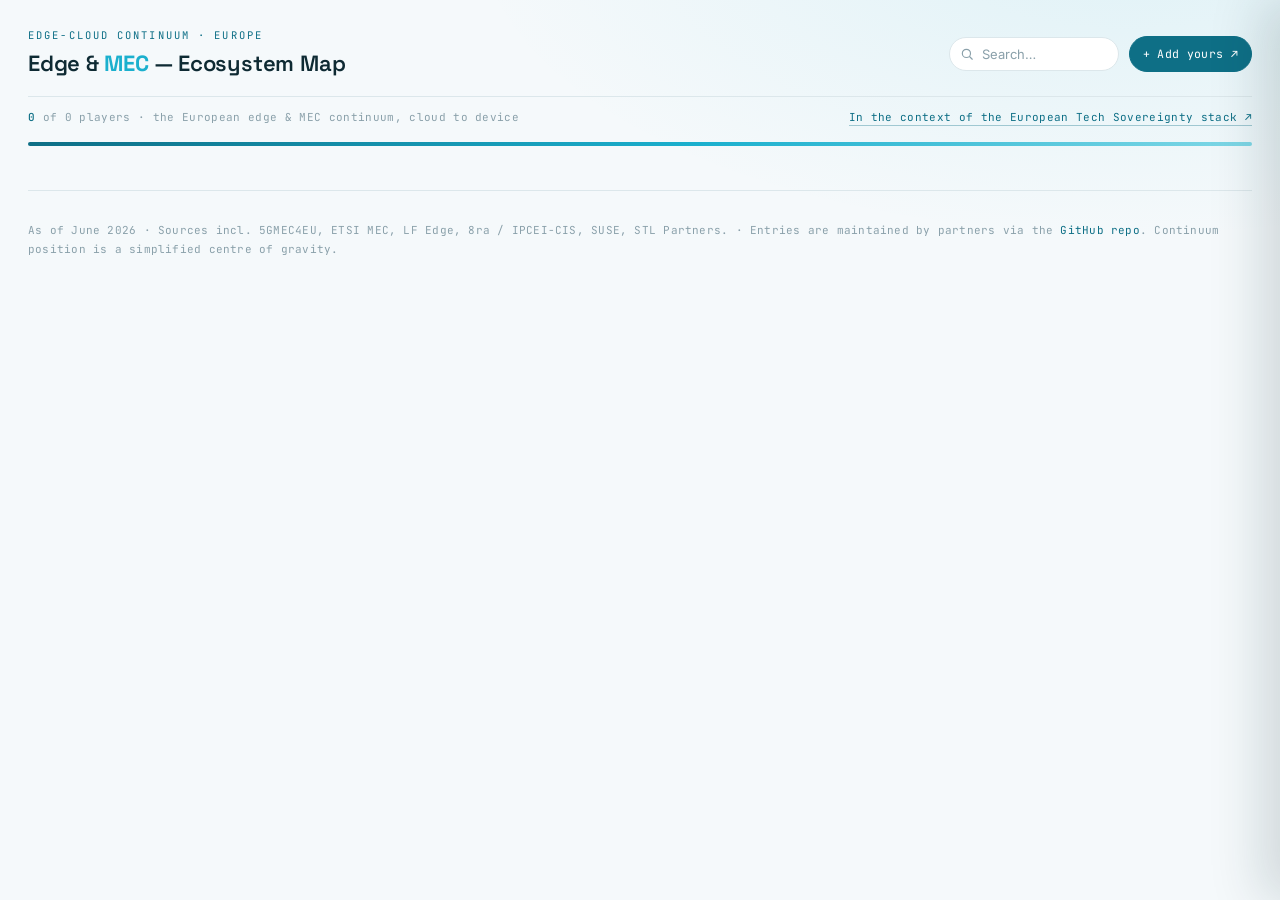
==== index.template.html @ cd119554 "Add files via upload" ====
<!DOCTYPE html>
<html lang="en">
<head>
<meta charset="UTF-8">
<meta name="viewport" content="width=device-width, initial-scale=1.0">
<title>Edge & MEC Ecosystem Map — Europe</title>
<link rel="preconnect" href="https://fonts.googleapis.com">
<link rel="preconnect" href="https://fonts.gstatic.com" crossorigin>
<link href="https://fonts.googleapis.com/css2?family=Space+Grotesk:wght@500;600;700&family=Inter:wght@400;500;600&family=JetBrains+Mono:wght@400;500;700&display=swap" rel="stylesheet">
<style>
  :root{
    --bg:#F5F9FB;--surface:#FFFFFF;--surface-2:#EAF2F5;
    --txt:#0E2A33;--txt-dim:#557080;--txt-faint:#8AA0AA;
    --line:#DCE7EB;--brand:#1BB0CE;--brand-deep:#0E6F86;
    --shadow:rgba(14,42,51,.10);
  }
  *{box-sizing:border-box;margin:0;padding:0}
  html{-webkit-text-size-adjust:100%}
  body{
    background:
      radial-gradient(1100px 520px at 88% -8%, rgba(27,176,206,.10), transparent 60%),
      var(--bg);
    color:var(--txt);font-family:"Inter",system-ui,sans-serif;line-height:1.5;
    -webkit-font-smoothing:antialiased;min-height:100vh;
  }
  .wrap{max-width:1320px;margin:0 auto;padding:clamp(14px,2.5vw,28px)}

  /* ---------- TOOLBAR ---------- */
  .bar{display:flex;flex-wrap:wrap;align-items:center;gap:12px 18px;padding-bottom:16px;border-bottom:1px solid var(--line)}
  .brand{display:flex;flex-direction:column;gap:3px;margin-right:auto}
  .brand .kick{font-family:"JetBrains Mono",monospace;font-size:10.5px;letter-spacing:.2em;text-transform:uppercase;color:var(--brand-deep)}
  .brand h1{font-family:"Space Grotesk",sans-serif;font-weight:600;font-size:clamp(16px,2.4vw,22px);letter-spacing:-.01em;color:var(--txt)}
  .brand h1 b{color:var(--brand);font-weight:700}

  .filters{display:flex;flex-wrap:wrap;gap:7px}
  .chip{
    font-size:12.5px;font-weight:500;color:var(--txt-dim);background:var(--surface);
    border:1px solid var(--line);border-radius:999px;padding:6px 12px;cursor:pointer;
    display:flex;align-items:center;gap:7px;transition:color .18s,border-color .18s,background .18s;
  }
  .chip .dot{width:8px;height:8px;border-radius:50%;background:var(--cdot,var(--txt-faint));transition:transform .18s}
  .chip:hover{color:var(--txt);border-color:var(--txt-faint)}
  .chip[aria-pressed="true"]{color:#fff;background:var(--brand);border-color:var(--brand);font-weight:600}
  .chip[aria-pressed="true"] .dot{background:#fff;transform:scale(1.2)}
  .chip:focus-visible{outline:2px solid var(--brand);outline-offset:2px}

  .tools{display:flex;align-items:center;gap:10px}
  .search{position:relative;display:flex;align-items:center}
  .search svg{position:absolute;left:11px;width:14px;height:14px;stroke:var(--txt-faint);pointer-events:none}
  .search input{
    font-family:"Inter",sans-serif;font-size:13px;color:var(--txt);background:var(--surface);
    border:1px solid var(--line);border-radius:999px;padding:8px 13px 8px 32px;width:170px;max-width:46vw;transition:border-color .18s,width .18s;
  }
  .search input::placeholder{color:var(--txt-faint)}
  .search input:focus{outline:none;border-color:var(--brand);width:200px}
  .gh{
    font-family:"JetBrains Mono",monospace;font-size:11.5px;letter-spacing:.03em;color:#fff;background:var(--brand-deep);
    text-decoration:none;border:1px solid var(--brand-deep);border-radius:999px;padding:8px 13px;white-space:nowrap;transition:background .18s}
  .gh:hover{background:var(--brand)}
  .gh:focus-visible{outline:2px solid var(--brand);outline-offset:2px}

  .subbar{display:flex;flex-wrap:wrap;justify-content:space-between;gap:8px;align-items:center;margin-top:12px;
    font-family:"JetBrains Mono",monospace;font-size:11px;letter-spacing:.03em;color:var(--txt-faint)}
  .subbar b{color:var(--brand-deep);font-weight:500}
  .ctx{color:var(--brand-deep);text-decoration:none;border-bottom:1px solid rgba(14,111,134,.35)}
  .ctx:hover{border-color:var(--brand-deep)}

  /* ---------- CONTINUUM ---------- */
  .spine{margin-top:16px;height:4px;border-radius:4px;position:relative;overflow:hidden;
    background:linear-gradient(90deg,var(--brand-deep) 0%,var(--brand) 55%,#7FD7E6 100%)}
  .spine::after{content:"";position:absolute;top:0;left:-30%;width:30%;height:100%;
    background:linear-gradient(90deg,transparent,rgba(255,255,255,.85),transparent);animation:flow 4.4s linear infinite}
  @keyframes flow{to{left:130%}}

  .grid{display:grid;grid-template-columns:repeat(4,1fr);gap:16px;margin-top:6px}
  .col-head{padding:14px 2px 6px}
  .col-head .n{font-family:"JetBrains Mono",monospace;font-size:11px;color:var(--brand);letter-spacing:.1em;font-weight:700}
  .col-title{display:flex;align-items:flex-start;justify-content:space-between;gap:8px;margin-top:4px}
  .col-head h3{font-family:"Space Grotesk",sans-serif;font-weight:600;font-size:15px;color:var(--txt);line-height:1.2}
  .col-head p{font-size:11.5px;color:var(--txt-dim);margin-top:3px;line-height:1.35}
  .info{flex:none;width:20px;height:20px;border-radius:50%;border:1px solid var(--line);background:var(--surface);
    color:var(--txt-faint);font-size:11px;font-weight:700;cursor:pointer;line-height:1;font-family:"JetBrains Mono",monospace;
    display:flex;align-items:center;justify-content:center;transition:.16s}
  .info:hover{color:var(--brand);border-color:var(--brand)}
  .info:focus-visible{outline:2px solid var(--brand);outline-offset:2px}
  .col-explain{font-size:12px;color:var(--txt-dim);line-height:1.5;max-height:0;overflow:hidden;opacity:0;
    transition:max-height .26s ease,opacity .2s,margin-top .2s;border-left:2px solid var(--brand);padding-left:0}
  .col-explain.open{max-height:300px;opacity:1;margin-top:10px;padding-left:10px}
  .col-body{display:flex;flex-direction:column;gap:9px;min-height:30px;margin-top:10px}
  .empty{font-family:"JetBrains Mono",monospace;font-size:11px;color:var(--txt-faint);padding:6px 2px;opacity:.6}

  /* ---------- CARD ---------- */
  .card{position:relative;text-align:left;width:100%;cursor:pointer;background:var(--surface);
    border:1px solid var(--line);border-left:3px solid var(--cdot,var(--line));border-radius:10px;padding:11px 12px;
    transition:transform .16s,box-shadow .16s,border-color .16s,opacity .2s;display:flex;flex-direction:column;gap:5px}
  .card:hover{transform:translateY(-2px);box-shadow:0 8px 22px var(--shadow);border-color:var(--cdot)}
  .card:focus-visible{outline:2px solid var(--brand);outline-offset:2px}
  .card .name{font-family:"Space Grotesk",sans-serif;font-weight:600;font-size:13.5px;color:var(--txt);line-height:1.2;overflow-wrap:anywhere}
  .card .tag{font-family:"JetBrains Mono",monospace;font-size:10px;letter-spacing:.02em;color:var(--cdot);text-transform:uppercase;filter:brightness(.9);overflow-wrap:anywhere}
  body.filtering .card{opacity:.22;filter:grayscale(.55)}
  body.filtering .card.match{opacity:1;filter:none}
  .card.gone{display:none}
  .card .tip{position:absolute;left:12px;right:12px;bottom:calc(100% + 8px);background:var(--txt);border-radius:8px;
    padding:9px 11px;font-size:12px;color:#EAF6F9;line-height:1.4;box-shadow:0 12px 30px rgba(14,42,51,.28);
    opacity:0;visibility:hidden;transform:translateY(4px);transition:opacity .16s,transform .16s,visibility .16s;z-index:5;pointer-events:none}
  .card:hover .tip,.card:focus-visible .tip{opacity:1;visibility:visible;transform:translateY(0)}

  /* ---------- DETAIL PANEL ---------- */
  .scrim{position:fixed;inset:0;background:rgba(14,42,51,.35);backdrop-filter:blur(2px);opacity:0;visibility:hidden;transition:.22s;z-index:40}
  .scrim.open{opacity:1;visibility:visible}
  .panel{position:fixed;top:0;right:0;height:100%;width:min(440px,92vw);background:var(--surface);border-left:1px solid var(--line);
    box-shadow:-18px 0 50px rgba(14,42,51,.16);transform:translateX(100%);transition:transform .26s cubic-bezier(.4,0,.2,1);
    z-index:41;display:flex;flex-direction:column;overflow-y:auto}
  .panel.open{transform:translateX(0)}
  .panel-top{padding:24px 24px 18px;border-bottom:1px solid var(--line);position:sticky;top:0;background:var(--surface);z-index:2}
  .panel-close{position:absolute;top:18px;right:18px;width:32px;height:32px;border-radius:8px;background:var(--surface);border:1px solid var(--line);
    color:var(--txt-dim);cursor:pointer;font-size:18px;line-height:1;display:flex;align-items:center;justify-content:center;transition:.16s}
  .panel-close:hover{color:var(--txt);border-color:var(--txt-faint)}
  .panel-close:focus-visible{outline:2px solid var(--brand);outline-offset:2px}
  .p-cluster{font-family:"JetBrains Mono",monospace;font-size:11px;letter-spacing:.1em;text-transform:uppercase;display:flex;align-items:center;gap:7px;color:var(--txt-dim)}
  .p-cluster .dot{width:9px;height:9px;border-radius:50%}
  .p-name{font-family:"Space Grotesk",sans-serif;font-weight:700;font-size:25px;margin-top:12px;letter-spacing:-.01em}
  .p-tag{font-family:"JetBrains Mono",monospace;font-size:12px;color:var(--txt-dim);margin-top:8px}
  .panel-body{padding:22px 24px 30px;display:flex;flex-direction:column;gap:22px}
  .p-lede{font-size:15px;color:var(--txt);line-height:1.55}
  .p-section h4{font-family:"JetBrains Mono",monospace;font-size:11px;letter-spacing:.12em;text-transform:uppercase;color:var(--brand-deep);margin-bottom:10px}
  .p-pos{display:flex;gap:7px}
  .p-pos .seg{flex:1;height:6px;border-radius:3px;background:var(--surface-2)}
  .p-pos .seg.on{background:var(--brand)}
  .p-pos-label{font-size:12.5px;color:var(--txt-dim);margin-top:9px}
  .p-facts{list-style:none;display:flex;flex-direction:column;gap:11px}
  .p-facts li{position:relative;padding-left:18px;font-size:13.5px;color:var(--txt-dim);line-height:1.5}
  .p-facts li::before{content:"";position:absolute;left:0;top:8px;width:6px;height:6px;border-radius:50%;background:var(--brand)}
  .p-link{font-family:"JetBrains Mono",monospace;font-size:12px;color:var(--brand-deep);text-decoration:none;border-bottom:1px solid rgba(14,111,134,.35);align-self:flex-start}
  .p-link:hover{border-color:var(--brand-deep)}

  /* ---------- FOOTER ---------- */
  footer{margin-top:38px;padding-top:18px;border-top:1px solid var(--line);font-family:"JetBrains Mono",monospace;font-size:11px;color:var(--txt-faint);line-height:1.7;letter-spacing:.02em}
  footer .legend{display:flex;flex-wrap:wrap;gap:8px 16px;margin-bottom:12px}
  footer .lg{display:flex;align-items:center;gap:7px;color:var(--txt-dim)}
  footer .lg .dot{width:8px;height:8px;border-radius:50%}
  footer a{color:var(--brand-deep);text-decoration:none}
  footer a:hover{text-decoration:underline}

  @media (max-width:860px){
    .brand{margin-right:0;width:100%}
    .grid{grid-template-columns:1fr;gap:6px}
    .col-head{padding:16px 2px 6px;border-top:1px solid var(--line)}
    .col-head:first-child{border-top:none}
    .col-body{display:grid;grid-template-columns:repeat(auto-fill,minmax(150px,1fr));gap:9px}
    .card .tip{display:none}
    .tools{width:100%}.search{flex:1}.search input{width:100%;max-width:none}
  }
  @media (prefers-reduced-motion:reduce){*{animation:none!important;transition:none!important}}
</style>
</head>
<body>
<div class="wrap">

  <div class="bar">
    <div class="brand">
      <span class="kick">Edge-Cloud Continuum · Europe</span>
      <h1>Edge &amp; <b>MEC</b> — Ecosystem Map</h1>
    </div>
    <div class="filters" id="filters" role="group" aria-label="Filter by role"></div>
    <div class="tools">
      <div class="search">
        <svg viewBox="0 0 24 24" fill="none" stroke-width="2" stroke-linecap="round"><circle cx="11" cy="11" r="7"/><path d="m21 21-4.3-4.3"/></svg>
        <input id="search" type="search" placeholder="Search…" aria-label="Search players">
      </div>
      <a class="gh" id="gh" href="#" target="_blank" rel="noopener">+ Add yours ↗</a>
    </div>
  </div>

  <div class="subbar">
    <span><b id="count">0</b> of <span id="total">0</span> players · the European edge &amp; MEC continuum, cloud to device</span>
    <a class="ctx" href="https://digital-strategy.ec.europa.eu/en/library/communication-european-tech-sovereignty-accompanied-eu-open-source-strategy" target="_blank" rel="noopener">In the context of the European Tech Sovereignty stack ↗</a>
  </div>

  <div class="spine" aria-hidden="true"></div>
  <div class="grid" id="grid"></div>

  <footer>
    <div class="legend" id="legend"></div>
    As of June 2026 · Sources incl. 5GMEC4EU, ETSI MEC, LF Edge, 8ra / IPCEI-CIS, SUSE, STL Partners. ·
    Entries are maintained by partners via the <a id="gh2" href="#" target="_blank" rel="noopener">GitHub repo</a>. Continuum position is a simplified centre of gravity.
  </footer>
</div>

<div class="scrim" id="scrim" tabindex="-1"></div>
<aside class="panel" id="panel" role="dialog" aria-modal="true" aria-labelledby="p-name" aria-hidden="true">
  <div class="panel-top">
    <button class="panel-close" id="close" aria-label="Close">✕</button>
    <div class="p-cluster" id="p-cluster"><span class="dot"></span><span class="lbl"></span></div>
    <div class="p-name" id="p-name"></div>
    <div class="p-tag" id="p-tag"></div>
  </div>
  <div class="panel-body">
    <p class="p-lede" id="p-lede"></p>
    <div class="p-section"><h4>Position in the continuum</h4><div class="p-pos" id="p-pos"></div><div class="p-pos-label" id="p-pos-label"></div></div>
    <div class="p-section"><h4>At a glance</h4><ul class="p-facts" id="p-facts"></ul></div>
    <a class="p-link" id="p-link" href="#" target="_blank" rel="noopener">Website ↗</a>
  </div>
</aside>

<script>
// Replace with your repository URL after pushing:
const REPO_URL = "https://https://github.com/5GMEC4EU/Telco-Cloud-Landscape";
// Embedded fallback so the page renders offline / before the build runs.
const BOOTSTRAP = /*__BOOTSTRAP__*/null;

const POS_LABEL = ["Regional / Sovereign Cloud","Edge Cloud (Aggregation)","Access / Network Edge (MEC)","Device / Far Edge"];
let CLUSTERS={}, LAYERS=[], PLAYERS=[];

document.getElementById('gh').href = REPO_URL + "/blob/main/CONTRIBUTING.md";
document.getElementById('gh2').href = REPO_URL;

boot();
async function boot(){
  CLUSTERS = BOOTSTRAP.clusters; LAYERS = BOOTSTRAP.layers;
  let players = BOOTSTRAP.players;
  try{
    const r = await fetch('data/players.json',{cache:'no-store'});
    if(r.ok){ const j = await r.json(); if(Array.isArray(j)&&j.length) players = j; }
  }catch(e){ /* offline -> keep fallback */ }
  PLAYERS = players;
  render();
}

function render(){
  const filters=document.getElementById('filters');filters.innerHTML='';
  filters.appendChild(chip('all','All','var(--brand)',true));
  Object.entries(CLUSTERS).forEach(([k,c])=>filters.appendChild(chip(k,c.label,c.color,false)));

  const grid=document.getElementById('grid');grid.innerHTML='';const cols=[];
  LAYERS.forEach((L,i)=>{
    const wrap=document.createElement('div');
    wrap.innerHTML=
      `<div class="col-head"><div class="n">${L.n}</div>
        <div class="col-title"><h3>${L.title}</h3>
          <button class="info" aria-expanded="false" aria-label="Explain this tier">i</button></div>
        <p>${L.sub}</p><div class="col-explain">${L.explain}</div></div>`;
    const body=document.createElement('div');body.className='col-body';
    wrap.querySelector('.col-head').appendChild(body);
    const btn=wrap.querySelector('.info'),exp=wrap.querySelector('.col-explain');
    btn.addEventListener('click',()=>{const o=exp.classList.toggle('open');btn.setAttribute('aria-expanded',o)});
    grid.appendChild(wrap);cols[i+1]=body;
  });

  PLAYERS.forEach((p,idx)=>{
    const c=CLUSTERS[p.cluster];if(!c||!cols[p.layer])return;
    const b=document.createElement('button');
    b.className='card';b.dataset.cluster=p.cluster;b.dataset.idx=idx;b.style.setProperty('--cdot',c.color);
    b.setAttribute('aria-haspopup','dialog');
    b.innerHTML=`<span class="name">${esc(p.name)}</span><span class="tag">${esc(p.tag||'')}</span><span class="tip">${esc(p.lede||'')}</span>`;
    b.addEventListener('click',()=>openPanel(idx));
    cols[p.layer].appendChild(b);
  });

  const legend=document.getElementById('legend');legend.innerHTML='';
  Object.values(CLUSTERS).forEach(c=>{
    const el=document.createElement('span');el.className='lg';
    el.innerHTML=`<span class="dot" style="background:${c.color}"></span>${c.label}`;legend.appendChild(el);
  });

  document.getElementById('total').textContent=PLAYERS.length;
  document.getElementById('count').textContent=PLAYERS.length;
  wireFilters();apply();
}

function chip(key,label,color,pressed){
  const b=document.createElement('button');b.className='chip';b.dataset.cluster=key;b.setAttribute('aria-pressed',pressed);
  b.innerHTML=`<span class="dot" style="--cdot:${color}"></span>${label}`;return b;
}
function esc(s){return String(s).replace(/[&<>"]/g,m=>({'&':'&amp;','<':'&lt;','>':'&gt;','"':'&quot;'}[m]))}

let active='all';const search=document.getElementById('search');
function wireFilters(){
  document.getElementById('filters').addEventListener('click',e=>{
    const b=e.target.closest('.chip');if(!b)return;active=b.dataset.cluster;
    document.querySelectorAll('#filters .chip').forEach(c=>c.setAttribute('aria-pressed',c===b));apply();
  });
}
search.addEventListener('input',apply);
function apply(){
  const q=search.value.trim().toLowerCase();let shown=0;
  document.querySelectorAll('.card').forEach(card=>{
    const p=PLAYERS[+card.dataset.idx];
    const text=(p.name+' '+(p.tag||'')+' '+(p.lede||'')+' '+(p.facts||[]).join(' ')).toLowerCase();
    const ok=(active==='all'||card.dataset.cluster===active)&&(!q||text.includes(q));
    card.classList.toggle('gone',!ok);card.classList.toggle('match',ok);if(ok)shown++;
  });
  document.body.classList.toggle('filtering',active!=='all'||!!q);
  document.getElementById('count').textContent=shown;
  document.querySelectorAll('.col-body').forEach(col=>{
    const any=[...col.children].some(ch=>ch.classList.contains('card')&&!ch.classList.contains('gone'));
    let hint=col.querySelector('.empty');
    if(!any){if(!hint){hint=document.createElement('div');hint.className='empty';hint.textContent='—';col.appendChild(hint);}}
    else if(hint)hint.remove();
  });
}

const panel=document.getElementById('panel'),scrim=document.getElementById('scrim');let lastFocus=null;
function openPanel(idx){
  const p=PLAYERS[idx],c=CLUSTERS[p.cluster];lastFocus=document.activeElement;
  document.querySelector('#p-cluster .dot').style.background=c.color;
  document.querySelector('#p-cluster .lbl').textContent=c.label;
  document.getElementById('p-name').textContent=p.name;
  document.getElementById('p-tag').textContent=p.tag||'';
  document.getElementById('p-lede').textContent=p.lede||'';
  const pos=document.getElementById('p-pos');pos.innerHTML='';
  for(let i=1;i<=4;i++){const s=document.createElement('div');s.className='seg'+(i===p.layer?' on':'');pos.appendChild(s);}
  document.getElementById('p-pos-label').textContent=POS_LABEL[p.layer-1];
  const ul=document.getElementById('p-facts');ul.innerHTML='';
  (p.facts||[]).forEach(f=>{const li=document.createElement('li');li.textContent=f;ul.appendChild(li);});
  const link=document.getElementById('p-link');
  if(p.link){link.style.display='';link.href=p.link;}else{link.style.display='none';}
  panel.classList.add('open');scrim.classList.add('open');panel.setAttribute('aria-hidden','false');
  document.getElementById('close').focus();
}
function closePanel(){panel.classList.remove('open');scrim.classList.remove('open');panel.setAttribute('aria-hidden','true');if(lastFocus)lastFocus.focus();}
document.getElementById('close').addEventListener('click',closePanel);
scrim.addEventListener('click',closePanel);
document.addEventListener('keydown',e=>{if(e.key==='Escape'&&panel.classList.contains('open'))closePanel();});
</script>
</body>
</html>
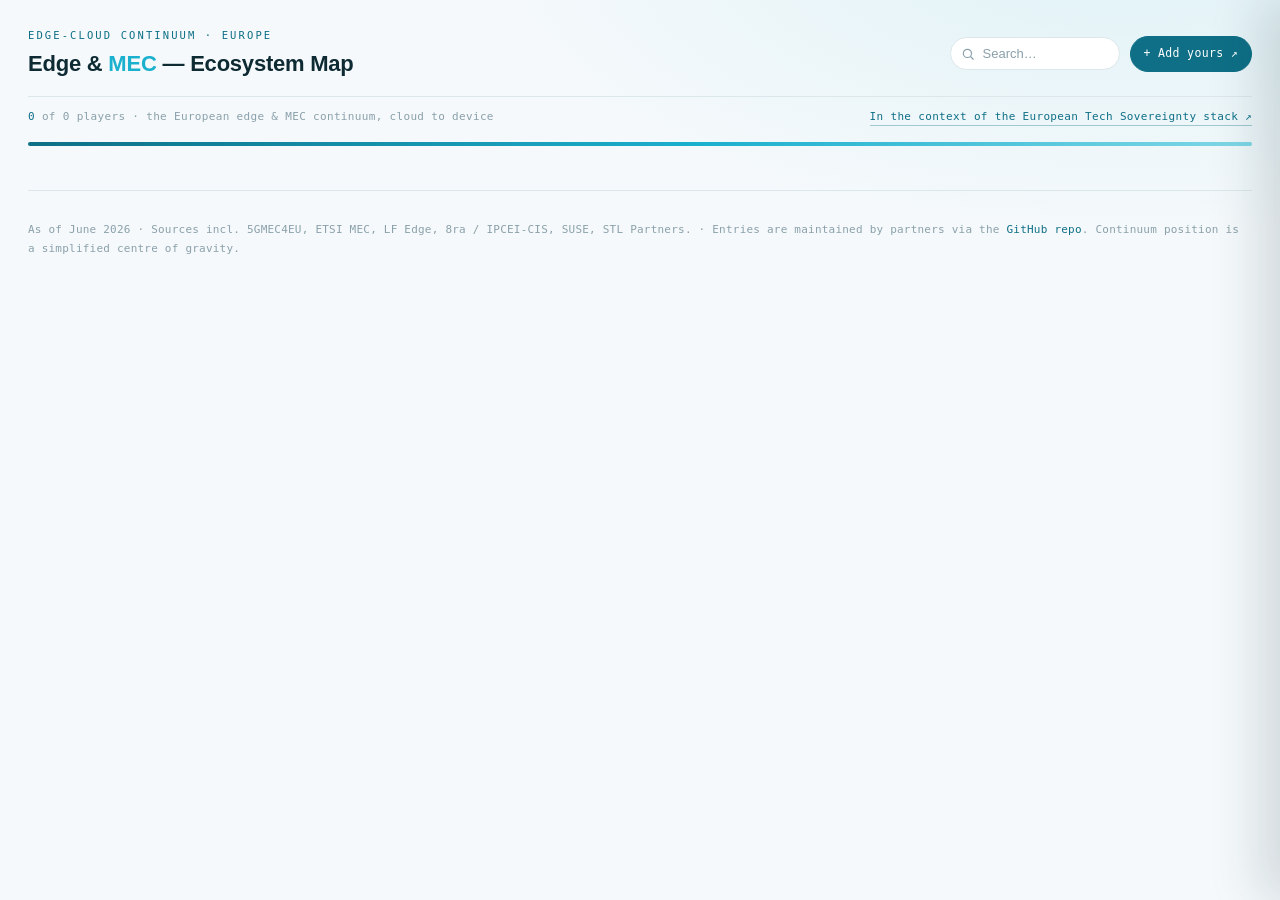
==== commit 9335921c: "Add files via upload" ====
--- a/index.template.html
+++ b/index.template.html
@@ -4,9 +4,7 @@
 <meta charset="UTF-8">
 <meta name="viewport" content="width=device-width, initial-scale=1.0">
 <title>Edge & MEC Ecosystem Map — Europe</title>
-<link rel="preconnect" href="https://fonts.googleapis.com">
-<link rel="preconnect" href="https://fonts.gstatic.com" crossorigin>
-<link href="https://fonts.googleapis.com/css2?family=Space+Grotesk:wght@500;600;700&family=Inter:wght@400;500;600&family=JetBrains+Mono:wght@400;500;700&display=swap" rel="stylesheet">
+<link rel="stylesheet" href="fonts/fonts.css">
 <style>
   :root{
     --bg:#F5F9FB;--surface:#FFFFFF;--surface-2:#EAF2F5;
@@ -97,6 +95,12 @@
   .card:focus-visible{outline:2px solid var(--brand);outline-offset:2px}
   .card .name{font-family:"Space Grotesk",sans-serif;font-weight:600;font-size:13.5px;color:var(--txt);line-height:1.2;overflow-wrap:anywhere}
   .card .tag{font-family:"JetBrains Mono",monospace;font-size:10px;letter-spacing:.02em;color:var(--cdot);text-transform:uppercase;filter:brightness(.9);overflow-wrap:anywhere}
+  .card-head{display:flex;align-items:center;gap:9px}
+  .card-text{display:flex;flex-direction:column;gap:3px;min-width:0}
+  .mark{flex:none;width:30px;height:30px;border-radius:7px;display:flex;align-items:center;justify-content:center;overflow:hidden;background:#fff;border:1px solid var(--line)}
+  .mark img{width:100%;height:100%;object-fit:contain;padding:3px}
+  .mark.monogram{border:none;color:#fff;font-family:"Space Grotesk",sans-serif;font-weight:700;font-size:12px;letter-spacing:.01em}
+  .mark.big{width:48px;height:48px;border-radius:11px;font-size:19px;margin-bottom:14px}
   body.filtering .card{opacity:.22;filter:grayscale(.55)}
   body.filtering .card.match{opacity:1;filter:none}
   .card.gone{display:none}
@@ -191,6 +195,7 @@
 <aside class="panel" id="panel" role="dialog" aria-modal="true" aria-labelledby="p-name" aria-hidden="true">
   <div class="panel-top">
     <button class="panel-close" id="close" aria-label="Close">✕</button>
+    <div id="p-mark-slot"></div>
     <div class="p-cluster" id="p-cluster"><span class="dot"></span><span class="lbl"></span></div>
     <div class="p-name" id="p-name"></div>
     <div class="p-tag" id="p-tag"></div>
@@ -205,7 +210,7 @@
 
 <script>
 // Replace with your repository URL after pushing:
-const REPO_URL = "https://https://github.com/5GMEC4EU/Telco-Cloud-Landscape";
+const REPO_URL = "https://github.com/5GMEC4EU/Telco-Cloud-Landscape";
 // Embedded fallback so the page renders offline / before the build runs.
 const BOOTSTRAP = /*__BOOTSTRAP__*/null;
 
@@ -252,7 +257,14 @@
     const b=document.createElement('button');
     b.className='card';b.dataset.cluster=p.cluster;b.dataset.idx=idx;b.style.setProperty('--cdot',c.color);
     b.setAttribute('aria-haspopup','dialog');
-    b.innerHTML=`<span class="name">${esc(p.name)}</span><span class="tag">${esc(p.tag||'')}</span><span class="tip">${esc(p.lede||'')}</span>`;
+    const head=document.createElement('span');head.className='card-head';
+    head.appendChild(buildMark(p,c,false));
+    const txt=document.createElement('span');txt.className='card-text';
+    txt.innerHTML=`<span class="name">${esc(p.name)}</span><span class="tag">${esc(p.tag||'')}</span>`;
+    head.appendChild(txt);
+    b.appendChild(head);
+    const tip=document.createElement('span');tip.className='tip';tip.textContent=p.lede||'';
+    b.appendChild(tip);
     b.addEventListener('click',()=>openPanel(idx));
     cols[p.layer].appendChild(b);
   });
@@ -273,6 +285,21 @@
   b.innerHTML=`<span class="dot" style="--cdot:${color}"></span>${label}`;return b;
 }
 function esc(s){return String(s).replace(/[&<>"]/g,m=>({'&':'&amp;','<':'&lt;','>':'&gt;','"':'&quot;'}[m]))}
+function monogram(name){
+  const clean=name.replace(/\(.*?\)/g,'').replace(/[^A-Za-z0-9 /-]/g,' ').trim();
+  const words=clean.split(/[\s/]+/).filter(w=>/[A-Za-z0-9]/.test(w));
+  let m = words.length>=2 ? (words[0][0]+words[1][0]) : (words[0]||name).slice(0,2);
+  return m.toUpperCase();
+}
+function buildMark(p,c,big){
+  const m=document.createElement('span');m.className='mark'+(big?' big':'');
+  if(p.logo){
+    const img=document.createElement('img');img.src=p.logo;img.alt=p.name+' logo';img.loading='lazy';
+    img.addEventListener('error',()=>{m.classList.add('monogram');m.style.background=c.color;m.textContent=monogram(p.name);});
+    m.appendChild(img);
+  } else { m.classList.add('monogram');m.style.background=c.color;m.textContent=monogram(p.name); }
+  return m;
+}
 
 let active='all';const search=document.getElementById('search');
 function wireFilters(){
@@ -303,6 +330,7 @@
 const panel=document.getElementById('panel'),scrim=document.getElementById('scrim');let lastFocus=null;
 function openPanel(idx){
   const p=PLAYERS[idx],c=CLUSTERS[p.cluster];lastFocus=document.activeElement;
+  const slot=document.getElementById('p-mark-slot');slot.innerHTML='';slot.appendChild(buildMark(p,c,true));
   document.querySelector('#p-cluster .dot').style.background=c.color;
   document.querySelector('#p-cluster .lbl').textContent=c.label;
   document.getElementById('p-name').textContent=p.name;
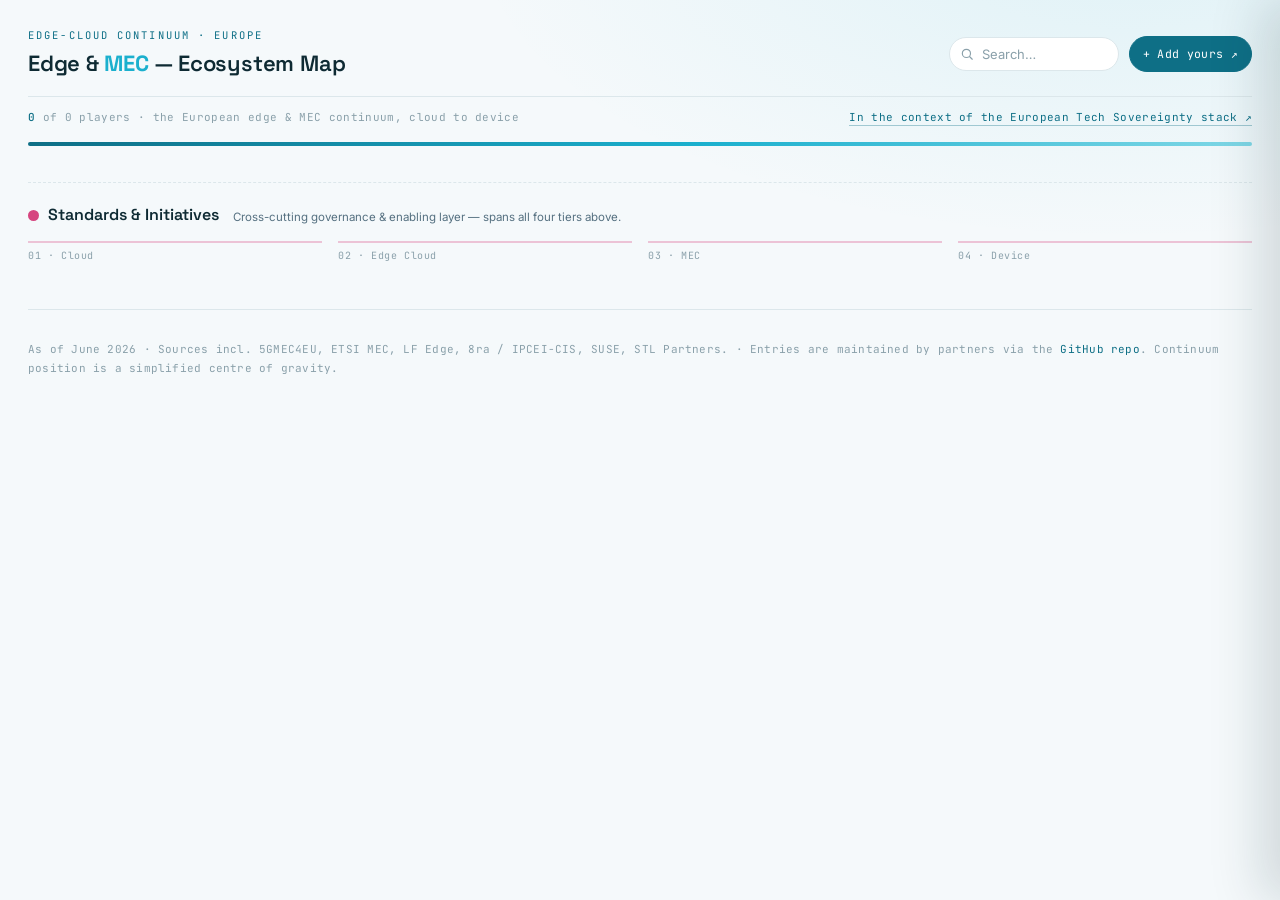
==== commit 5703c156: "Add files via upload" ====
--- a/index.template.html
+++ b/index.template.html
@@ -86,6 +86,16 @@
   .col-explain.open{max-height:300px;opacity:1;margin-top:10px;padding-left:10px}
   .col-body{display:flex;flex-direction:column;gap:9px;min-height:30px;margin-top:10px}
   .empty{font-family:"JetBrains Mono",monospace;font-size:11px;color:var(--txt-faint);padding:6px 2px;opacity:.6}
+
+  /* ---------- CROSS-CUTTING BAND (Standards & Initiatives) ---------- */
+  .band{margin-top:30px;padding-top:20px;border-top:1px dashed var(--line)}
+  .band-head{display:flex;flex-wrap:wrap;align-items:baseline;gap:6px 14px}
+  .band-kick{display:flex;align-items:center;gap:9px;font-family:"Space Grotesk",sans-serif;font-weight:600;font-size:16px;color:var(--txt)}
+  .band-kick .dot{width:11px;height:11px;border-radius:50%;background:#D6457F}
+  .band-sub{font-size:11.5px;color:var(--txt-dim)}
+  .band-rail{display:grid;grid-template-columns:repeat(4,1fr);gap:16px;margin:14px 0 2px}
+  .band-rail span{font-family:"JetBrains Mono",monospace;font-size:10px;letter-spacing:.06em;color:var(--txt-faint);border-top:2px solid rgba(214,69,127,.30);padding-top:5px}
+  .band-body{display:grid;grid-template-columns:repeat(auto-fill,minmax(190px,1fr));gap:9px;margin-top:8px}
 
   /* ---------- CARD ---------- */
   .card{position:relative;text-align:left;width:100%;cursor:pointer;background:var(--surface);
@@ -154,6 +164,7 @@
     .col-body{display:grid;grid-template-columns:repeat(auto-fill,minmax(150px,1fr));gap:9px}
     .card .tip{display:none}
     .tools{width:100%}.search{flex:1}.search input{width:100%;max-width:none}
+    .band-rail{display:none}
   }
   @media (prefers-reduced-motion:reduce){*{animation:none!important;transition:none!important}}
 </style>
@@ -184,6 +195,15 @@
   <div class="spine" aria-hidden="true"></div>
   <div class="grid" id="grid"></div>
 
+  <div class="band" id="band">
+    <div class="band-head">
+      <div class="band-kick"><span class="dot"></span>Standards &amp; Initiatives</div>
+      <p class="band-sub">Cross-cutting governance &amp; enabling layer — spans all four tiers above.</p>
+    </div>
+    <div class="band-rail" aria-hidden="true"><span>01 · Cloud</span><span>02 · Edge Cloud</span><span>03 · MEC</span><span>04 · Device</span></div>
+    <div class="band-body" id="band-body"></div>
+  </div>
+
   <footer>
     <div class="legend" id="legend"></div>
     As of June 2026 · Sources incl. 5GMEC4EU, ETSI MEC, LF Edge, 8ra / IPCEI-CIS, SUSE, STL Partners. ·
@@ -252,8 +272,9 @@
     grid.appendChild(wrap);cols[i+1]=body;
   });
 
-  PLAYERS.forEach((p,idx)=>{
-    const c=CLUSTERS[p.cluster];if(!c||!cols[p.layer])return;
+  const BAND='std';
+  const mkCard=(p,idx)=>{
+    const c=CLUSTERS[p.cluster];
     const b=document.createElement('button');
     b.className='card';b.dataset.cluster=p.cluster;b.dataset.idx=idx;b.style.setProperty('--cdot',c.color);
     b.setAttribute('aria-haspopup','dialog');
@@ -266,8 +287,19 @@
     const tip=document.createElement('span');tip.className='tip';tip.textContent=p.lede||'';
     b.appendChild(tip);
     b.addEventListener('click',()=>openPanel(idx));
-    cols[p.layer].appendChild(b);
-  });
+    return b;
+  };
+
+  // vertical stack: everything except the cross-cutting initiatives
+  PLAYERS.forEach((p,idx)=>{
+    if(p.cluster===BAND)return;
+    const c=CLUSTERS[p.cluster];if(!c||!cols[p.layer])return;
+    cols[p.layer].appendChild(mkCard(p,idx));
+  });
+
+  // horizontal band: Standards & Initiatives span all tiers
+  const bandBody=document.getElementById('band-body');bandBody.innerHTML='';
+  PLAYERS.forEach((p,idx)=>{ if(p.cluster===BAND) bandBody.appendChild(mkCard(p,idx)); });
 
   const legend=document.getElementById('legend');legend.innerHTML='';
   Object.values(CLUSTERS).forEach(c=>{
@@ -337,8 +369,9 @@
   document.getElementById('p-tag').textContent=p.tag||'';
   document.getElementById('p-lede').textContent=p.lede||'';
   const pos=document.getElementById('p-pos');pos.innerHTML='';
-  for(let i=1;i<=4;i++){const s=document.createElement('div');s.className='seg'+(i===p.layer?' on':'');pos.appendChild(s);}
-  document.getElementById('p-pos-label').textContent=POS_LABEL[p.layer-1];
+  const spans = p.cluster==='std';
+  for(let i=1;i<=4;i++){const s=document.createElement('div');s.className='seg'+((spans||i===p.layer)?' on':'');pos.appendChild(s);}
+  document.getElementById('p-pos-label').textContent = spans ? 'Cross-cutting — spans all four tiers' : POS_LABEL[p.layer-1];
   const ul=document.getElementById('p-facts');ul.innerHTML='';
   (p.facts||[]).forEach(f=>{const li=document.createElement('li');li.textContent=f;ul.appendChild(li);});
   const link=document.getElementById('p-link');
--- a/fonts/fonts.css
+++ b/fonts/fonts.css
@@ -0,0 +1,10 @@
+/* Self-hosted fonts (no third-party requests). Subset: latin. */
+@font-face{font-family:'Inter';font-style:normal;font-weight:400;font-display:swap;src:url('inter-latin-400-normal.woff2') format('woff2')}
+@font-face{font-family:'Inter';font-style:normal;font-weight:500;font-display:swap;src:url('inter-latin-500-normal.woff2') format('woff2')}
+@font-face{font-family:'Inter';font-style:normal;font-weight:600;font-display:swap;src:url('inter-latin-600-normal.woff2') format('woff2')}
+@font-face{font-family:'Space Grotesk';font-style:normal;font-weight:500;font-display:swap;src:url('space-grotesk-latin-500-normal.woff2') format('woff2')}
+@font-face{font-family:'Space Grotesk';font-style:normal;font-weight:600;font-display:swap;src:url('space-grotesk-latin-600-normal.woff2') format('woff2')}
+@font-face{font-family:'Space Grotesk';font-style:normal;font-weight:700;font-display:swap;src:url('space-grotesk-latin-700-normal.woff2') format('woff2')}
+@font-face{font-family:'JetBrains Mono';font-style:normal;font-weight:400;font-display:swap;src:url('jetbrains-mono-latin-400-normal.woff2') format('woff2')}
+@font-face{font-family:'JetBrains Mono';font-style:normal;font-weight:500;font-display:swap;src:url('jetbrains-mono-latin-500-normal.woff2') format('woff2')}
+@font-face{font-family:'JetBrains Mono';font-style:normal;font-weight:700;font-display:swap;src:url('jetbrains-mono-latin-700-normal.woff2') format('woff2')}
